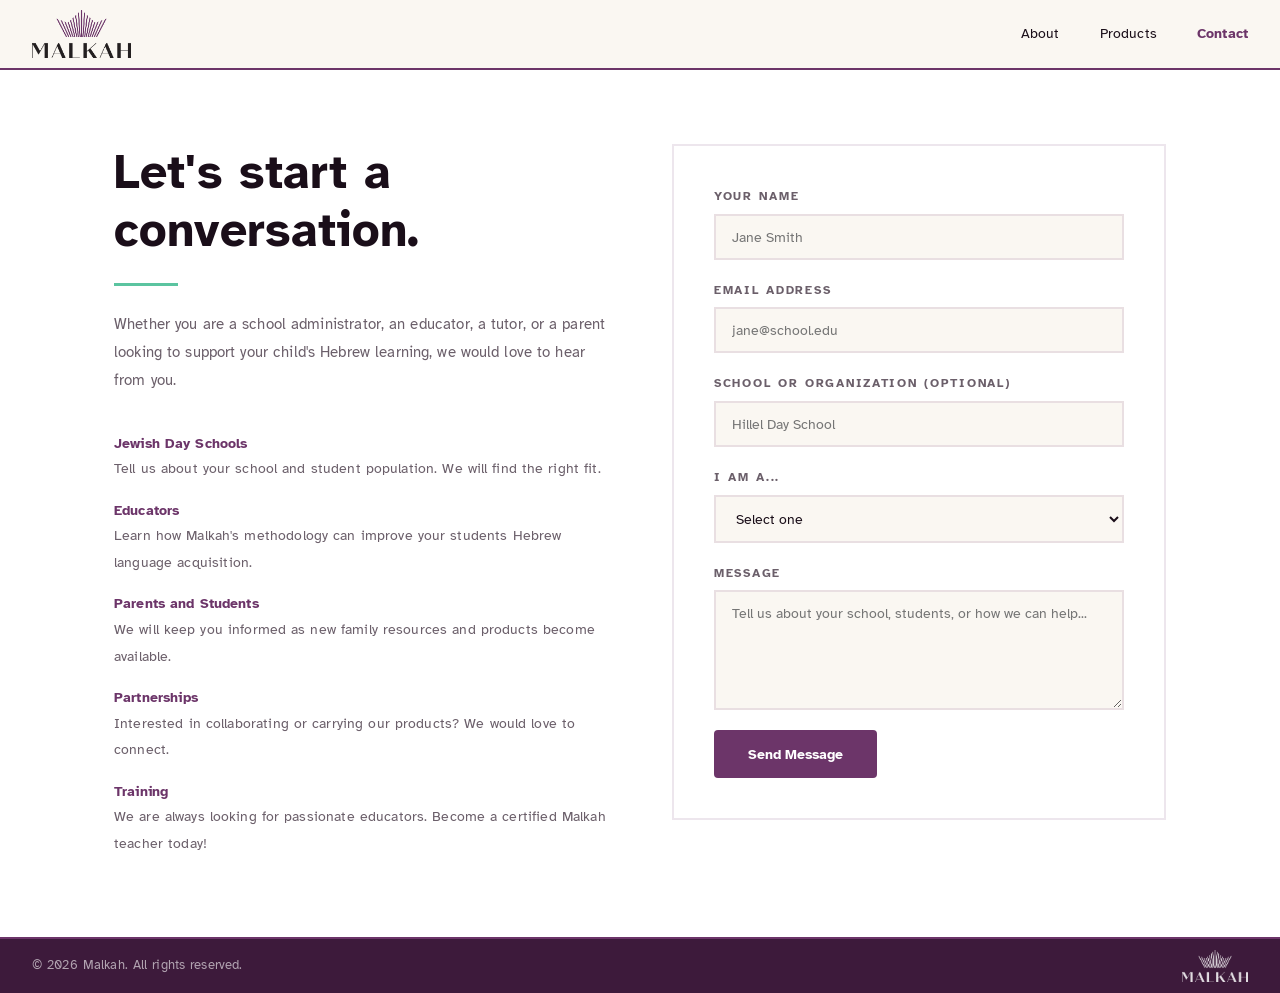
==== contact.html @ 57b74d7a "Initial commit of Malkah website" ====
<!DOCTYPE html>
<html lang="en">
<head>
  <meta charset="UTF-8" />
  <meta name="viewport" content="width=device-width, initial-scale=1.0" />
  <title>Contact — Malkah</title>
  <meta name="description" content="Get in touch with Malkah — we work with Jewish day schools, educators, and families." />
  <link rel="icon" type="image/x-icon" href="img/favicon/favicon.ico" />
  <link rel="icon" type="image/png" sizes="32x32" href="img/favicon/favicon-32.png" />
  <link rel="icon" type="image/png" sizes="192x192" href="img/favicon/favicon-192.png" />
  <link rel="apple-touch-icon" sizes="180x180" href="img/favicon/favicon-192.png" />
  <link rel="stylesheet" href="styles/style.css" />
</head>
<body>

  <!-- ── Header ───────────────────────────────────────────── -->
  <site-nav></site-nav>

  <nav class="nav-mobile" id="mobile-nav">
    <a href="index.html">About</a>
    <a href="products.html">Products</a>
    <a href="contact.html">Contact</a>
  </nav>

  <!-- ── Contact ───────────────────────────────────────────── -->
  <main style="margin-top: 64px;">
    <section class="section">
      <div class="container">
        <div class="contact-grid">

          <!-- Left: Info -->
          <div class="contact-info">            
            <h1>Let's start a conversation.</h1>
            <hr class="teal-rule" />
            <p>
              Whether you are a school administrator, an educator, a tutor, or a
              parent looking to support your child's Hebrew learning, we would
              love to hear from you.
            </p>

            <div class="contact-details">
              <div class="contact-detail">
                <h4>Jewish Day Schools</h4>
                <p>Tell us about your school and student population. We will find the right fit.</p>
              </div>
              <div class="contact-detail">
                <h4>Educators</h4>
                <p>Learn how Malkah's methodology can improve your students Hebrew language acquisition.</p>
              </div>
              <div class="contact-detail">
                <h4>Parents and Students</h4>
                <p>We will keep you informed as new family resources and products become available.</p>
              </div>
              <div class="contact-detail">
                <h4>Partnerships</h4>
                <p>Interested in collaborating or carrying our products? We would love to connect.</p>
              </div>
              <div class="contact-detail">
                <h4>Training</h4>
                <p>We are always looking for passionate educators.  Become a certified Malkah teacher today!</p>
              </div>
            </div>
          </div>

          <!-- Right: Form -->
          <div class="contact-form-box">

            <!-- Success state -->
            <div class="form-success" id="form-success">
              <div style="font-size: 2.5rem;">✦</div>
              <h3>Thank you!</h3>
              <p>We received your message and will get back to you within 1 to 2 business days.</p>
            </div>

            <!-- Form -->
            <form id="contact-form">
              <div class="form-field">
                <label for="name">Your Name</label>
                <input type="text" id="name" placeholder="Jane Smith" required />
              </div>

              <div class="form-field">
                <label for="email">Email Address</label>
                <input type="email" id="email" placeholder="jane@school.edu" required />
              </div>

              <div class="form-field">
                <label for="org">School or Organization (optional)</label>
                <input type="text" id="org" placeholder="Hillel Day School" />
              </div>

              <div class="form-field">
                <label for="role">I am a...</label>
                <select id="role">
                  <option value="">Select one</option>
                  <option value="teacher">Teacher or Educator</option>
                  <option value="admin">School Administrator</option>
                  <option value="special-ed">Special Educator or Tutor</option>
                  <option value="parent">Parent or Guardian</option>
                  <option value="student">Student</option>
                </select>
              </div>

              <div class="form-field">
                <label for="message">Message</label>
                <textarea id="message" placeholder="Tell us about your school, students, or how we can help..." required></textarea>
              </div>

              <p id="form-error" style="color: #c0392b; font-size: 0.85rem; margin-bottom: 1rem; display: none;">
                Something went wrong. Please try again.
              </p>

              <button type="submit" class="btn btn-primary" id="submit-btn">
                Send Message
              </button>
            </form>

          </div>
        </div>
      </div>
    </section>
  </main>

  <!-- ── Footer ────────────────────────────────────────────── -->
  <site-footer></site-footer>

  <script src="js/main.js"></script>
  <script src="js/supabase.js"></script>
  <script>    
    document.getElementById('contact-form').addEventListener('submit', async (e) => {
      e.preventDefault()
      const btn = document.getElementById('submit-btn')
      btn.textContent = 'Sending...'
      btn.disabled = true

      const data = {
        name:    document.getElementById('name').value,
        email:   document.getElementById('email').value,
        org:     document.getElementById('org').value,
        role:    document.getElementById('role').value,
        message: document.getElementById('message').value,
      }

      const ok = await submitContact(data)

      if (ok) {
        document.getElementById('contact-form').style.display = 'none'
        document.getElementById('form-success').style.display = 'block'
      } else {
        document.getElementById('form-error').style.display = 'block'
        btn.textContent = 'Send Message'
        btn.disabled = false
      }
    })
  </script>
</body>
</html>
---- styles/style.css ----
/* ============================================================
   MALKAH — style.css
   Brand: Crown Purple #6C3569 | Teal #5BC4A0 | Parchment #FAF7F2
   Dyslexia-friendly: Atkinson Hyperlegible, generous spacing, no italics
   ============================================================ */

@import url('https://fonts.googleapis.com/css2?family=Atkinson+Hyperlegible:ital,wght@0,400;0,700;1,400;1,700&display=swap');

/* ── CSS Variables ─────────────────────────────────────────── */
:root {
  --plum:        #6C3569;
  --plum-dark:   #3D1A3B;
  --plum-light:  #F2E6F1;
  --teal:        #5BC4A0;
  --teal-dark:   #3A9E80;
  --parchment:   #FAF7F2;
  --ink:         #1A0E19;
  --muted:       #6B5F6A;
  --white:       #FFFFFF;
  --border:      rgba(108, 53, 105, 0.12);
  --font-display: 'Atkinson Hyperlegible', system-ui, sans-serif;
  --font-body:    'Atkinson Hyperlegible', system-ui, sans-serif;
  --max-width: 1100px;
  --radius:    4px;
}

/* ── Reset ─────────────────────────────────────────────────── */
*, *::before, *::after { box-sizing: border-box; margin: 0; padding: 0; }
html { scroll-behavior: smooth; }

body {
  font-family: var(--font-body);
  background: #ffffff;
  color: var(--ink);
  line-height: 1.85;
  letter-spacing: 0.01em;
  word-spacing: 0.05em;
}

em, i { font-style: normal; font-weight: 600; }

h1, h2, h3, h4, h5, h6 {
  font-family: var(--font-display);
  line-height: 1.2;
  font-style: normal;
  color: var(--ink);
}

p { max-width: 68ch; }
a { color: inherit; text-decoration: none; }
img { max-width: 100%; display: block; }

/* ── Layout Utilities ──────────────────────────────────────── */
.container {
  max-width: var(--max-width);
  margin: 0 auto;
  padding: 0 1.5rem;
}

.section { padding: 5rem 0; }

.teal-rule {
  width: 4rem;
  height: 3px;
  background: var(--teal);
  margin: 1.5rem 0;
  border: none;
}

.label {
  font-family: var(--font-body);
  font-size: 0.75rem;
  letter-spacing: 0.18em;
  text-transform: uppercase;
  color: var(--teal-dark);
  font-weight: 500;
}

.pillars-heading {
  font-family: var(--font-display) !important;
  font-size: clamp(1.3rem, 2vw, 1.6rem) !important;
  font-weight: 600 !important;
  color: var(--plum-dark) !important;
  margin-bottom: 0 !important;
}

.serve-heading {
  font-family: var(--font-display);
  font-size: clamp(1.3rem, 2vw, 1.6rem);
  font-weight: 600;
  color: var(--plum-dark);
  margin-bottom: 0;
}

/* ── Buttons ───────────────────────────────────────────────── */
.btn {
  display: inline-block;
  font-family: var(--font-body);
  font-weight: 600;
  font-size: 0.9rem;
  padding: 0.8rem 2rem;
  border-radius: var(--radius);
  cursor: pointer;
  transition: all 0.2s ease;
  border: 2px solid transparent;
  text-align: center;
}

.btn-primary { background: var(--plum); color: var(--white); }
.btn-primary:hover { background: var(--plum-dark); }

.btn-teal { background: var(--teal); color: var(--ink); }
.btn-teal:hover { background: var(--teal-dark); color: var(--white); }

.btn-outline { background: transparent; border-color: var(--white); color: var(--white); }
.btn-outline:hover { background: var(--white); color: var(--plum); }

.btn-outline-plum { background: transparent; border: 2px solid var(--white); color: var(--white); }
.btn-outline-plum:hover { background: var(--white); color: var(--plum); }

/* ── Header / Nav ──────────────────────────────────────────── */
site-nav { display: block; width: 100%; }

.site-header {
  position: fixed;
  top: 0; left: 0; right: 0;
  z-index: 100;
  background: var(--parchment);
  border-bottom: 2px solid var(--plum);
}

.nav-inner {
  display: flex;
  align-items: center;
  justify-content: space-between;
  height: 68px;
  width: 100%;
  padding: 0 2rem;
}

.nav-logo { display: flex; align-items: center; text-decoration: none; flex-shrink: 0; }
.nav-logo img { height: 48px; width: auto; }

.nav-links {
  display: flex;
  align-items: center;
  gap: 2.5rem;
  list-style: none;
  padding: 0;
  margin: 0;
}

.nav-links a {
  font-family: var(--font-body);
  font-size: 0.9rem;
  color: var(--ink);
  transition: color 0.15s;
}

.nav-links a:hover,
.nav-links a.active {
  color: var(--plum);
  font-weight: 600;
}

.nav-hamburger {
  display: none;
  flex-direction: column;
  gap: 5px;
  background: none;
  border: none;
  cursor: pointer;
  padding: 4px;
}

.nav-hamburger span {
  display: block;
  width: 24px;
  height: 2px;
  background: var(--ink);
  border-radius: 2px;
}

.nav-mobile {
  display: none;
  position: fixed;
  top: 68px; left: 0; right: 0;
  background: var(--plum-dark);
  padding: 1.5rem;
  z-index: 99;
  border-top: 1px solid rgba(255,255,255,0.1);
}

.nav-mobile.open { display: flex; flex-direction: column; gap: 1.25rem; }
.nav-mobile a { font-family: var(--font-body); font-size: 1rem; color: rgba(255,255,255,0.75); }
.nav-mobile a:hover { color: var(--teal); }

/* ── Hero Logo Section (white) ─────────────────────────────── */
.hero-logo-section {
  background: #ffffff;
  padding: 4rem 0;
  margin-top: 68px;
}

.hero-inner {
  display: flex;
  flex-direction: column;
  align-items: center;
  text-align: center;
}

.hero-logo {
  width: 420px;
  height: auto;
  margin-bottom: 1rem;
}

.hero-tagline {
  font-family: var(--font-body);
  font-size: 0.9rem;
  letter-spacing: 0.18em;
  text-transform: uppercase;
  color: var(--muted);
  margin-top: 0.5rem;
  margin-bottom: 0;
}

/* ── Hero Content Section (dark purple) ───────────────────── */
.hero {
  background: var(--plum-dark);
  padding: 5rem 0;
  margin-top: 0;
}

.hero .container { max-width: 720px; }

.hero h1 {
  font-size: clamp(2.5rem, 5.5vw, 4.5rem);
  font-weight: 700;
  color: var(--white);
  line-height: 1.15;
  margin-bottom: 0.5rem;
  text-align: left;
}

.hero h1 .accent { color: var(--teal); }

.hero p {
  color: rgba(255,255,255,0.75);
  font-size: 1.1rem;
  margin-top: 1rem;
  text-align: left;
}

.hero-btns {
  display: flex;
  gap: 1rem;
  margin-top: 2.5rem;
  flex-wrap: wrap;
  justify-content: flex-start;
}

.hero .teal-rule {
  margin-left: 0;
  margin-right: auto;
}

/* ── Mission ───────────────────────────────────────────────── */
.mission { background: var(--parchment); }

.mission h2 {
  font-size: clamp(1.8rem, 3.5vw, 2.8rem);
  font-weight: 700;
  max-width: 36ch;
}

.mission h2 .accent { color: var(--teal-dark); }
.mission p { color: var(--muted); font-size: 1.05rem; }

/* ── Pillars ───────────────────────────────────────────────── */
.pillars {
  background: var(--plum-light);
  border-top: 1px solid var(--border);
  border-bottom: 1px solid var(--border);
}

.pillars .label,
.serve-section .label {
  font-size: 1rem;
  letter-spacing: 0.15em;
  font-weight: 700;
  color: var(--teal-dark);
  display: block;
  margin-bottom: 0.5rem;
}

.pillars-grid {
  display: grid;
  grid-template-columns: repeat(auto-fit, minmax(240px, 1fr));
  gap: 2.5rem;
  margin-top: 3rem;
}

.pillar {
  display: flex;
  flex-direction: column;
}

.pillar-header {
  display: flex;
  align-items: center;
  gap: 0.85rem;
  margin-bottom: 0.75rem;
  min-height: 36px;
}

.pillar-icon {
  color: var(--plum);
  flex-shrink: 0;
  display: flex;
  align-items: center;
}

.pillar-icon svg {
  display: block;
  width: 36px;
  height: 36px;
}

.pillar h3 {
  margin: 0;
  font-size: 1.2rem;
  font-weight: 700;
  line-height: 1.2;
  display: flex;
  align-items: center;
}

.pillar p {
  color: var(--muted);
  font-size: 0.95rem;
}

/* ── Who We Serve ──────────────────────────────────────────── */
.serve-grid {
  display: grid;
  grid-template-columns: repeat(auto-fit, minmax(240px, 1fr));
  gap: 1.5rem;
  margin-top: 3rem;
}

.serve-card {
  background: var(--white);
  border: 2px solid var(--border);
  padding: 2rem;
}

.serve-card h3 { font-size: 1.1rem; font-weight: 700; color: var(--plum); margin-bottom: 0.5rem; }
.serve-card p { color: var(--muted); font-size: 0.95rem; }

/* ── CTA Banner ────────────────────────────────────────────── */
.cta-banner { background: var(--plum-dark); text-align: center; padding: 5rem 0; }

.cta-banner h2 {
  color: var(--white);
  font-size: clamp(1.6rem, 3vw, 2.4rem);
  font-weight: 700;
  max-width: 30ch;
  margin: 0 auto 1rem;
}

.cta-banner p { color: rgba(255,255,255,0.7); max-width: 48ch; margin: 0 auto 2rem; }

/* ── Products Page ─────────────────────────────────────────── */
.coming-soon { text-align: center; padding: 8rem 0 5rem; }
.coming-soon h1 { font-size: clamp(2.2rem, 5vw, 4rem); font-weight: 700; margin-bottom: 0.5rem; }
.coming-soon p { color: var(--muted); font-size: 1.1rem; max-width: 48ch; margin: 0 auto; }

.notify-form {
  display: flex;
  gap: 0.75rem;
  max-width: 440px;
  margin: 2.5rem auto 0;
  flex-wrap: wrap;
}

.notify-form input {
  flex: 1;
  min-width: 200px;
  border: 2px solid var(--border);
  background: var(--white);
  padding: 0.8rem 1rem;
  font-family: var(--font-body);
  font-size: 0.9rem;
  color: var(--ink);
  outline: none;
  transition: border-color 0.2s;
}

.notify-form input:focus { border-color: var(--plum); }

.product-cards {
  display: grid;
  grid-template-columns: repeat(auto-fit, minmax(220px, 1fr));
  gap: 1.5rem;
  margin-top: 4rem;
}

.product-card {
  border: 2px solid var(--border);
  background: rgba(242, 230, 241, 0.4);
  padding: 2.5rem 2rem;
  text-align: center;
  opacity: 0.7;
}

.product-card-icon {
  width: 48px;
  height: 48px;
  border-radius: 50%;
  border: 2px solid rgba(108,53,105,0.3);
  display: flex;
  align-items: center;
  justify-content: center;
  margin: 0 auto 1rem;
  font-size: 1.25rem;
  color: var(--plum);
}

.product-card h3 { font-size: 1.1rem; font-weight: 700; color: var(--plum); margin-bottom: 0.4rem; }
.product-card span { font-size: 0.7rem; letter-spacing: 0.18em; text-transform: uppercase; color: var(--muted); }

/* ── Contact Page ──────────────────────────────────────────── */
.contact-grid {
  display: grid;
  grid-template-columns: 1fr 1fr;
  gap: 4rem;
  align-items: start;
}

@media (max-width: 768px) {
  .contact-grid { grid-template-columns: 1fr; gap: 2.5rem; }
}

.contact-info h1 { font-size: clamp(2rem, 4vw, 3rem); font-weight: 700; margin-bottom: 0.5rem; }
.contact-info p { color: var(--muted); font-size: .95rem; }

.contact-details { margin-top: 2.5rem; display: flex; flex-direction: column; gap: 1.25rem; }
.contact-detail h4 { font-size: 0.9rem; font-weight: 700; color: var(--plum); margin-bottom: 0.2rem; }
.contact-detail p { color: var(--muted); font-size: 0.9rem; margin: 0; }

.contact-form-box { background: var(--white); border: 2px solid var(--border); padding: 2.5rem; }

.form-field { display: flex; flex-direction: column; gap: 0.4rem; margin-bottom: 1.25rem; }
.form-field label {
  font-size: 0.72rem;
  letter-spacing: 0.15em;
  text-transform: uppercase;
  color: var(--muted);
  font-weight: 600;
}

.form-field input,
.form-field select,
.form-field textarea {
  border: 2px solid var(--border);
  background: var(--parchment);
  padding: 0.75rem 1rem;
  font-family: var(--font-body);
  font-size: 0.9rem;
  color: var(--ink);
  outline: none;
  transition: border-color 0.2s;
  width: 100%;
}

.form-field input:focus,
.form-field select:focus,
.form-field textarea:focus { border-color: var(--plum); background: var(--white); }
.form-field textarea { resize: vertical; min-height: 120px; }

.form-success { text-align: center; padding: 3rem 1rem; display: none; }
.form-success h3 { font-size: 1.5rem; font-weight: 700; margin: 1rem 0 0.5rem; }
.form-success p { color: var(--muted); }

/* ── Footer ────────────────────────────────────────────────── */
site-footer { display: block; }

.site-footer {
  background: var(--plum-dark);
  color: rgba(255,255,255,0.65);
  border-top: 2px solid var(--plum);
  height: 56px;
  display: flex;
  align-items: center;
  margin-top: 0;
}

.footer-inner {
  display: flex;
  align-items: center;
  justify-content: space-between;
  width: 100%;
  padding: 0 2rem;
  gap: 1.5rem;
}

.footer-logo {
  display: flex;
  align-items: center;
  height: 100%;
  flex-shrink: 0;
}

.footer-logo img {
  height: 32px;
  width: auto;
  max-height: 32px;
  filter: brightness(0) invert(1);
  opacity: 0.85;
  transition: opacity 0.15s;
}

.footer-logo:hover img { opacity: 1; }
.footer-copy { font-size: 0.8rem; color: rgba(255,255,255,0.6); margin: 0; }

/* ── Animations ────────────────────────────────────────────── */
@keyframes fadeUp {
  from { opacity: 0; transform: translateY(20px); }
  to   { opacity: 1; transform: translateY(0); }
}

.fade-up { animation: fadeUp 0.6s ease forwards; }
.delay-1 { animation-delay: 0.1s; opacity: 0; animation-fill-mode: forwards; }
.delay-2 { animation-delay: 0.22s; opacity: 0; animation-fill-mode: forwards; }
.delay-3 { animation-delay: 0.36s; opacity: 0; animation-fill-mode: forwards; }
.delay-4 { animation-delay: 0.5s; opacity: 0; animation-fill-mode: forwards; }

/* ── Responsive ────────────────────────────────────────────── */
@media (max-width: 768px) {
  .nav-links { display: none; }
  .nav-hamburger { display: flex; }
  .section { padding: 3.5rem 0; }
  .hero { padding: 4rem 0 3.5rem; }
  .hero-logo { width: 280px; }
}
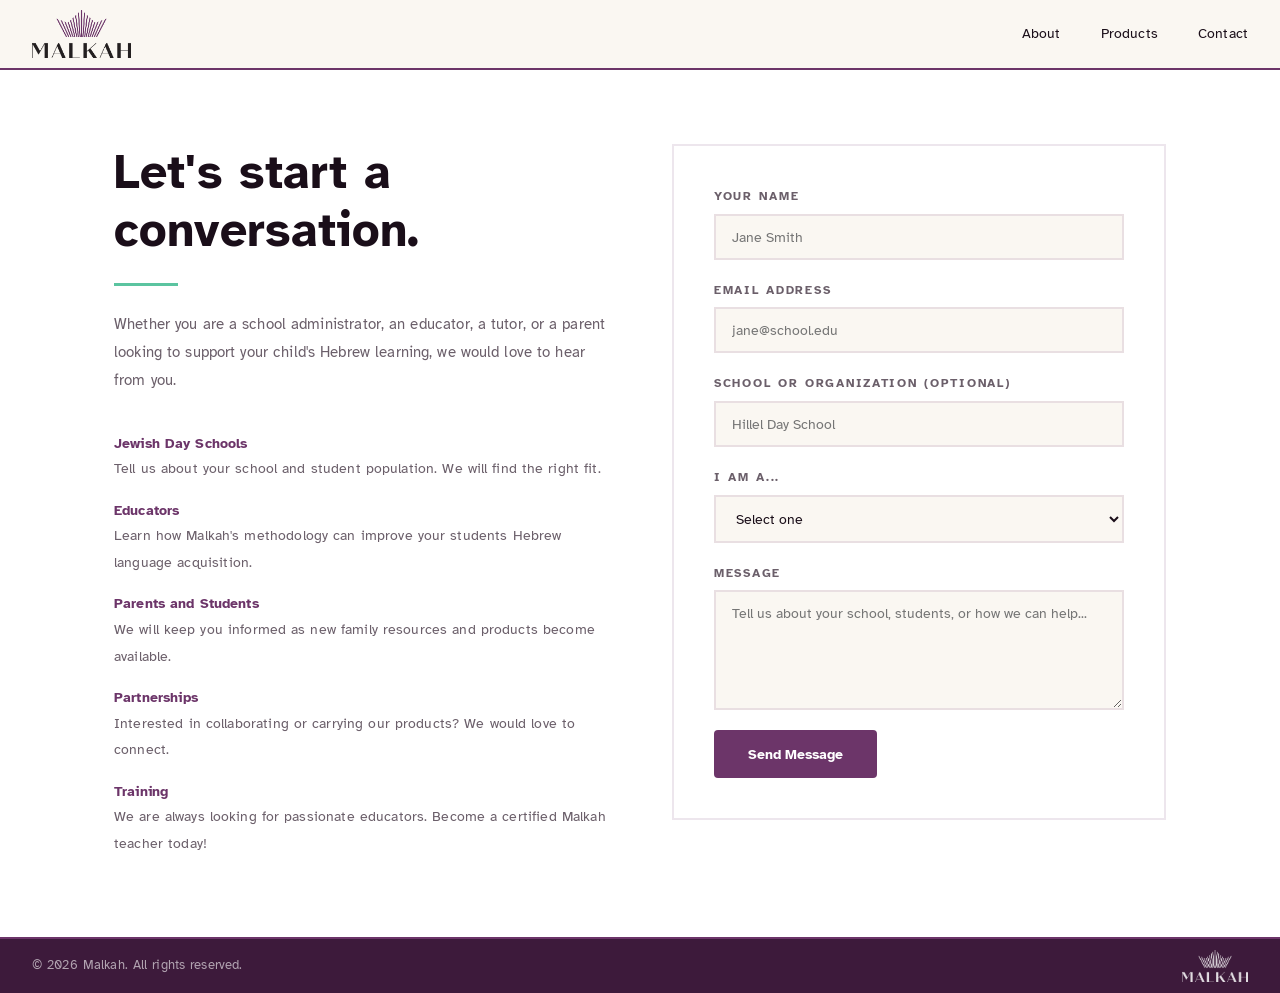
==== commit 3720826f: "Add honeypot bot protection to contact form Hidden field silently blocks automated spam submissions " ====
--- a/contact.html
+++ b/contact.html
@@ -106,6 +106,10 @@
                 <textarea id="message" placeholder="Tell us about your school, students, or how we can help..." required></textarea>
               </div>
 
+              <!-- Honeypot — invisible to humans, bots fill it in -->
+              <input type="text" id="website" name="website" tabindex="-1" autocomplete="off"
+                style="opacity:0;position:absolute;top:0;left:0;height:0;width:0;z-index:-1;" />
+
               <p id="form-error" style="color: #c0392b; font-size: 0.85rem; margin-bottom: 1rem; display: none;">
                 Something went wrong. Please try again.
               </p>
@@ -129,6 +133,14 @@
   <script>    
     document.getElementById('contact-form').addEventListener('submit', async (e) => {
       e.preventDefault()
+
+      // Honeypot check — bots fill this hidden field; humans never see it
+      if (document.getElementById('website').value) {
+        document.getElementById('contact-form').style.display = 'none'
+        document.getElementById('form-success').style.display = 'block'
+        return
+      }
+
       const btn = document.getElementById('submit-btn')
       btn.textContent = 'Sending...'
       btn.disabled = true
--- a/styles/style.css
+++ b/styles/style.css
@@ -543,4 +543,716 @@
   .section { padding: 3.5rem 0; }
   .hero { padding: 4rem 0 3.5rem; }
   .hero-logo { width: 280px; }
+}
+
+
+/* ============================================================
+   STUDENT TUTORIAL PAGES & QR ADMIN
+   ============================================================ */
+
+/* ── Shared link styles ─────────────────────────────────────── */
+.back-link {
+  color: var(--plum);
+  font-size: 0.9rem;
+  font-weight: 600;
+  transition: color 0.15s;
+}
+.back-link:hover { color: var(--plum-dark); }
+
+/* ── Student / Kit Cards ────────────────────────────────────── */
+.student-cards {
+  display: grid;
+  grid-template-columns: repeat(auto-fit, minmax(280px, 1fr));
+  gap: 1.5rem;
+  margin-top: 2rem;
+}
+
+.student-card {
+  display: block;
+  background: var(--white);
+  border: 2px solid var(--border);
+  padding: 2rem;
+  text-decoration: none;
+  color: inherit;
+  transition: all 0.2s;
+}
+
+.student-card:hover {
+  border-color: var(--plum);
+  transform: translateY(-3px);
+  box-shadow: 0 8px 20px rgba(108, 53, 105, 0.08);
+}
+
+.student-card-icon {
+  color: var(--plum);
+  margin-bottom: 1rem;
+}
+
+.student-card-icon svg {
+  display: block;
+  width: 48px;
+  height: 48px;
+}
+
+.student-card h3 {
+  font-size: 1.25rem;
+  font-weight: 700;
+  color: var(--plum);
+  margin-bottom: 0.5rem;
+}
+
+.student-card p {
+  color: var(--muted);
+  font-size: 0.95rem;
+  margin: 0;
+}
+
+/* ── Week Grid ──────────────────────────────────────────────── */
+.week-grid {
+  display: grid;
+  grid-template-columns: repeat(auto-fill, minmax(280px, 1fr));
+  gap: 1rem;
+  margin-top: 2rem;
+}
+
+.week-card {
+  display: flex;
+  align-items: center;
+  gap: 1rem;
+  background: var(--white);
+  border: 2px solid var(--border);
+  padding: 1.25rem 1.5rem;
+  text-decoration: none;
+  color: inherit;
+  transition: all 0.2s;
+}
+
+.week-card:hover {
+  border-color: var(--plum);
+  transform: translateX(4px);
+}
+
+.week-card.inactive {
+  opacity: 0.5;
+  pointer-events: none;
+}
+
+.week-number {
+  background: var(--plum);
+  color: var(--white);
+  width: 48px;
+  height: 48px;
+  border-radius: 50%;
+  display: flex;
+  align-items: center;
+  justify-content: center;
+  font-weight: 700;
+  font-size: 1.25rem;
+  flex-shrink: 0;
+}
+
+.week-info {
+  flex: 1;
+}
+
+.week-info h3 {
+  font-size: 1.05rem;
+  font-weight: 700;
+  color: var(--ink);
+  margin: 0;
+}
+
+.week-info p {
+  font-size: 0.85rem;
+  color: var(--muted);
+  margin: 0.15rem 0 0;
+}
+
+.week-arrow {
+  color: var(--plum);
+  font-size: 1.5rem;
+  flex-shrink: 0;
+}
+
+/* ── Video Embed ────────────────────────────────────────────── */
+.video-grid {
+  display: grid;
+  grid-template-columns: 1fr;
+  gap: 3rem;
+  margin-top: 2rem;
+}
+
+.video-card {
+  background: var(--white);
+  border: 2px solid var(--border);
+  padding: 1.5rem;
+}
+
+.video-embed {
+  position: relative;
+  padding-bottom: 56.25%;
+  height: 0;
+  overflow: hidden;
+  background: #000;
+}
+
+.video-embed iframe {
+  position: absolute;
+  top: 0;
+  left: 0;
+  width: 100%;
+  height: 100%;
+  border: 0;
+}
+
+.video-placeholder {
+  background: var(--plum-light);
+  padding-bottom: 56.25%;
+  position: relative;
+  display: flex;
+  align-items: center;
+  justify-content: center;
+}
+
+.video-placeholder span {
+  position: absolute;
+  top: 50%; left: 50%;
+  transform: translate(-50%, -50%);
+  color: var(--plum);
+  font-weight: 700;
+  letter-spacing: 0.18em;
+  text-transform: uppercase;
+  font-size: 0.85rem;
+}
+
+.video-info {
+  padding-top: 1.25rem;
+}
+
+.video-info h3 {
+  font-size: 1.2rem;
+  font-weight: 700;
+  color: var(--plum);
+  margin-bottom: 0.5rem;
+}
+
+.video-info p {
+  font-size: 0.95rem;
+  color: var(--muted);
+  margin: 0;
+}
+
+/* ── QR Generator ───────────────────────────────────────────── */
+.qr-tool {
+  display: grid;
+  grid-template-columns: 1fr 1fr;
+  gap: 3rem;
+  align-items: start;
+  margin-top: 2rem;
+}
+
+@media (max-width: 768px) {
+  .qr-tool { grid-template-columns: 1fr; }
+}
+
+.qr-controls {
+  background: var(--white);
+  border: 2px solid var(--border);
+  padding: 2rem;
+}
+
+.qr-output {
+  background: var(--white);
+  border: 2px solid var(--border);
+  padding: 2rem;
+  text-align: center;
+}
+
+.qr-display {
+  display: flex;
+  align-items: center;
+  justify-content: center;
+  min-height: 320px;
+  background: var(--plum-light);
+  padding: 1rem;
+}
+
+.qr-display canvas {
+  max-width: 100%;
+  height: auto !important;
+}
+
+/* ============================================================
+   ADMIN PAGES
+   ============================================================ */
+
+.admin-header {
+  display: flex;
+  justify-content: space-between;
+  align-items: flex-start;
+  gap: 1.5rem;
+  flex-wrap: wrap;
+}
+
+.admin-header-actions {
+  display: flex;
+  gap: 0.75rem;
+  flex-wrap: wrap;
+}
+
+.admin-section-header {
+  display: flex;
+  justify-content: space-between;
+  align-items: center;
+  gap: 1rem;
+  flex-wrap: wrap;
+}
+
+.admin-list {
+  display: flex;
+  flex-direction: column;
+  gap: 1rem;
+}
+
+.admin-card {
+  display: flex;
+  justify-content: space-between;
+  align-items: center;
+  gap: 1.5rem;
+  background: var(--white);
+  border: 2px solid var(--border);
+  padding: 1.5rem;
+  flex-wrap: wrap;
+}
+
+.admin-card-info { flex: 1; min-width: 250px; }
+.admin-card-info h3 { font-size: 1.15rem; font-weight: 700; color: var(--plum); margin-bottom: 0.25rem; }
+.admin-card-info p { font-size: 0.9rem; color: var(--muted); margin: 0 0 0.5rem; }
+.admin-card-slug {
+  display: inline-block;
+  font-family: monospace;
+  font-size: 0.78rem;
+  background: var(--plum-light);
+  color: var(--plum);
+  padding: 0.15rem 0.5rem;
+  border-radius: 3px;
+}
+
+.admin-card-actions {
+  display: flex;
+  gap: 0.5rem;
+  align-items: center;
+  flex-wrap: wrap;
+}
+
+.btn-icon {
+  background: transparent;
+  border: 2px solid var(--border);
+  color: var(--muted);
+  font-size: 1.25rem;
+  width: 36px;
+  height: 36px;
+  border-radius: 4px;
+  cursor: pointer;
+  transition: all 0.15s;
+  line-height: 1;
+}
+.btn-icon:hover { background: #fde2e2; border-color: #c0392b; color: #c0392b; }
+
+.btn-outline-dark {
+  background: transparent;
+  border: 2px solid var(--ink);
+  color: var(--ink);
+}
+.btn-outline-dark:hover { background: var(--ink); color: var(--white); }
+
+/* ── Week + Video blocks (admin/kit.html) ───────────────────── */
+.admin-week-block {
+  background: var(--white);
+  border: 2px solid var(--border);
+  margin-bottom: 1rem;
+  overflow: hidden;
+}
+
+.admin-week-head {
+  display: flex;
+  justify-content: space-between;
+  align-items: center;
+  padding: 1rem 1.5rem;
+  background: var(--plum-light);
+  border-bottom: 2px solid var(--border);
+}
+
+.week-pill {
+  display: inline-block;
+  background: var(--plum);
+  color: var(--white);
+  font-weight: 700;
+  font-size: 0.85rem;
+  padding: 0.2rem 0.65rem;
+  border-radius: 999px;
+  margin-right: 0.65rem;
+}
+
+.admin-week-title { font-weight: 700; font-size: 1.05rem; color: var(--ink); }
+
+.admin-videos { padding: 0.5rem 0; }
+
+.admin-video-row {
+  display: flex;
+  justify-content: space-between;
+  align-items: center;
+  gap: 1.25rem;
+  padding: 1rem 1.5rem;
+  border-bottom: 1px solid var(--border);
+  flex-wrap: wrap;
+}
+
+.admin-video-row:last-child { border-bottom: 0; }
+
+.admin-video-info { flex: 1; min-width: 250px; }
+.admin-video-info strong { display: block; margin-bottom: 0.25rem; font-size: 1rem; }
+.admin-video-info p { font-size: 0.85rem; color: var(--muted); margin: 0.25rem 0 0; }
+
+.video-tag {
+  display: inline-block;
+  font-family: monospace;
+  font-size: 0.75rem;
+  background: var(--plum-light);
+  color: var(--plum);
+  padding: 0.15rem 0.5rem;
+  border-radius: 3px;
+}
+.video-tag.pending {
+  background: #fff4e0;
+  color: #b87100;
+}
+
+/* ── Modal ──────────────────────────────────────────────────── */
+.modal {
+  display: none;
+  position: fixed;
+  inset: 0;
+  background: rgba(26, 14, 25, 0.5);
+  z-index: 200;
+  align-items: center;
+  justify-content: center;
+  padding: 1rem;
+}
+
+.modal.open { display: flex; }
+
+.modal-box {
+  background: var(--white);
+  border: 2px solid var(--border);
+  padding: 2rem;
+  max-width: 500px;
+  width: 100%;
+  max-height: 90vh;
+  overflow-y: auto;
+}
+
+.modal-box h2 {
+  font-size: 1.4rem;
+  font-weight: 700;
+  color: var(--plum);
+  margin-bottom: 1.5rem;
+}
+
+.modal-actions {
+  display: flex;
+  gap: 0.75rem;
+  justify-content: flex-end;
+  margin-top: 1.5rem;
+}
+
+/* ============================================================
+   ADMIN SHELL (sidebar + breadcrumb)
+   ============================================================ */
+
+admin-layout { display: block; }
+
+.admin-shell {
+  display: grid;
+  grid-template-columns: 280px 1fr;
+  min-height: calc(100vh - 68px - 56px); /* viewport minus nav and footer */
+  background: var(--parchment);
+}
+
+@media (max-width: 768px) {
+  .admin-shell { grid-template-columns: 1fr; }
+}
+
+/* ── Sidebar ────────────────────────────────────────────────── */
+.admin-sidebar {
+  background: var(--plum-dark);
+  color: var(--white);
+  padding: 2rem 0;
+  display: flex;
+  flex-direction: column;
+}
+
+.admin-sidebar-head {
+  padding: 0 1.5rem 1.5rem;
+  border-bottom: 1px solid rgba(255,255,255,0.1);
+  margin-bottom: 1rem;
+}
+
+.admin-sidebar-title {
+  font-size: 0.75rem;
+  letter-spacing: 0.18em;
+  text-transform: uppercase;
+  color: var(--teal);
+  font-weight: 700;
+  margin-bottom: 0.4rem;
+}
+
+.admin-sidebar-user {
+  font-size: 0.85rem;
+  color: rgba(255,255,255,0.65);
+  word-break: break-all;
+}
+
+.admin-sidebar-nav {
+  flex: 1;
+  display: flex;
+  flex-direction: column;
+  gap: 0.15rem;
+  padding: 0 0.75rem;
+  overflow-y: auto;
+}
+
+.admin-sidebar-link {
+  display: block;
+  padding: 0.6rem 0.85rem;
+  color: rgba(255,255,255,0.75);
+  font-size: 0.92rem;
+  font-family: var(--font-body);
+  font-weight: 500;
+  text-decoration: none;
+  border-radius: 4px;
+  transition: all 0.15s;
+  background: none;
+  border: none;
+  text-align: left;
+  cursor: pointer;
+  width: 100%;
+}
+
+.admin-sidebar-link:hover {
+  color: var(--white);
+  background: rgba(255,255,255,0.08);
+}
+
+.admin-sidebar-link.active {
+  color: var(--white);
+  background: var(--plum);
+  font-weight: 700;
+}
+
+.admin-sidebar-sublink {
+  padding-left: 1.85rem;
+  font-size: 0.85rem;
+  position: relative;
+}
+
+.admin-sidebar-sublink::before {
+  content: '';
+  position: absolute;
+  left: 1.1rem;
+  top: 50%;
+  width: 6px;
+  height: 1px;
+  background: rgba(255,255,255,0.3);
+}
+
+.admin-tree-school {
+  margin-bottom: 0.25rem;
+}
+
+.admin-tree-kits {
+  margin-top: 0.15rem;
+  margin-bottom: 0.5rem;
+}
+
+.admin-sidebar-foot {
+  padding: 1rem 0.75rem 0;
+  border-top: 1px solid rgba(255,255,255,0.1);
+  margin-top: 1rem;
+}
+
+.admin-sidebar-tool {
+  color: rgba(255,255,255,0.65);
+}
+
+/* ── Main content area ──────────────────────────────────────── */
+.admin-main {
+  padding: 2rem 2.5rem 3rem;
+  overflow-x: auto;
+}
+
+@media (max-width: 768px) {
+  .admin-main { padding: 1.5rem 1.25rem 2rem; }
+}
+
+/* ── Breadcrumb ─────────────────────────────────────────────── */
+.admin-breadcrumb {
+  display: flex;
+  align-items: center;
+  gap: 0.45rem;
+  margin-bottom: 1.5rem;
+  font-size: 0.85rem;
+  flex-wrap: wrap;
+}
+
+.crumb-link {
+  color: var(--plum);
+  font-weight: 600;
+  text-decoration: none;
+  transition: color 0.15s;
+}
+
+.crumb-link:hover {
+  color: var(--plum-dark);
+  text-decoration: underline;
+}
+
+.crumb-sep {
+  color: var(--muted);
+}
+
+.crumb-current {
+  color: var(--ink);
+  font-weight: 700;
+}
+
+/* ── Inline editing for week titles ─────────────────────────── */
+.admin-week-title-wrap {
+  display: flex;
+  align-items: center;
+  gap: 0.65rem;
+  flex: 1;
+}
+
+.editable-title {
+  cursor: pointer;
+  padding: 0.15rem 0.4rem;
+  border-radius: 4px;
+  transition: background 0.15s;
+}
+
+.editable-title:hover {
+  background: rgba(108, 53, 105, 0.1);
+}
+
+.editable-title:hover + .edit-hint,
+.admin-week-head:hover .edit-hint {
+  opacity: 1;
+}
+
+.edit-hint {
+  opacity: 0.3;
+  font-size: 0.85rem;
+  color: var(--plum);
+  transition: opacity 0.15s;
+}
+
+.editable-title.editing {
+  background: transparent;
+  padding: 0;
+}
+
+.inline-edit-input {
+  font-family: var(--font-display);
+  font-size: inherit;
+  font-weight: inherit;
+  color: var(--ink);
+  background: var(--white);
+  border: 2px solid var(--plum);
+  border-radius: 4px;
+  padding: 0.2rem 0.5rem;
+  outline: none;
+  width: 280px;
+  max-width: 100%;
+}
+.nav-admin-link {
+  background: var(--plum);
+  color: var(--white) !important;
+  padding: 0.4rem 1rem;
+  border-radius: 4px;
+  font-weight: 600;
+  transition: background 0.15s;
+}
+
+.nav-admin-link:hover {
+  background: var(--plum-dark);
+  color: var(--white) !important;
+}
+
+.admin-video-actions {
+  display: flex;
+  gap: 0.5rem;
+  align-items: center;
+}
+
+.admin-add-video-row {
+  padding: 0.75rem 1.5rem 1rem;
+  text-align: center;
+  background: rgba(91, 196, 160, 0.05);
+}
+
+.admin-add-video-row .btn {
+  font-size: 0.85rem;
+  padding: 0.5rem 1.25rem;
+}
+
+/* ── Drag handle ────────────────────────────────────────────── */
+.admin-video-row {
+  position: relative;
+  cursor: default;
+}
+
+.drag-handle {
+  display: inline-block;
+  color: var(--muted);
+  font-size: 1.2rem;
+  padding: 0 0.5rem;
+  cursor: grab;
+  user-select: none;
+  letter-spacing: -2px;
+  margin-right: 0.5rem;
+  transition: color 0.15s;
+}
+
+.drag-handle:hover { color: var(--plum); }
+.drag-handle:active { cursor: grabbing; }
+
+.admin-video-row.dragging {
+  opacity: 0.4;
+  background: var(--plum-light);
+}
+
+.admin-video-row.drag-over {
+  border-top: 2px solid var(--plum);
+}
+
+.admin-week-actions {
+  display: flex;
+  align-items: center;
+  gap: 0.75rem;
+}
+
+.view-week-link {
+  font-size: 0.85rem;
+  color: var(--plum);
+  font-weight: 600;
+  text-decoration: none;
+  padding: 0.3rem 0.65rem;
+  border-radius: 4px;
+  transition: all 0.15s;
+}
+
+.view-week-link:hover {
+  background: var(--plum);
+  color: var(--white);
 }
